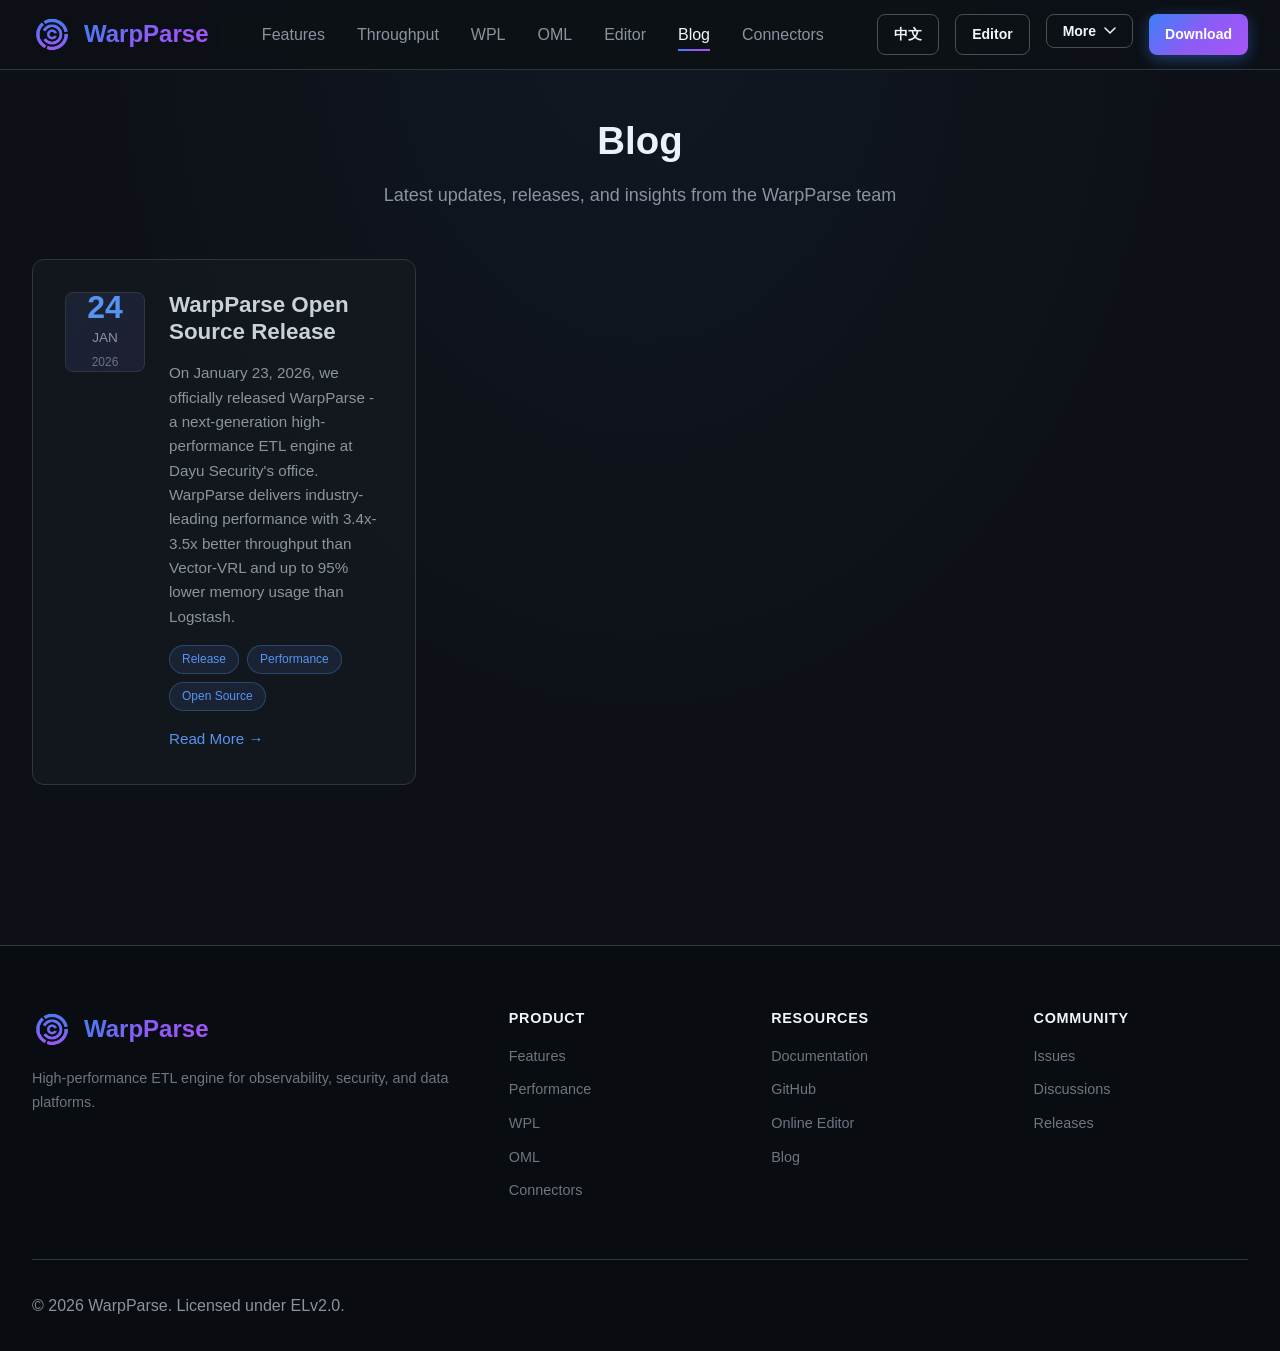
==== WEB/blog/index.html @ 7de6b782 "Add blog section with open source release announcement" ====
<!doctype html>
<html lang="en">
    <head>
        <meta charset="UTF-8" />
        <meta name="viewport" content="width=device-width, initial-scale=1.0" />
        <meta
            name="description"
            content="WarpParse Blog - Updates, releases, and insights about the high-performance ETL engine"
        />
        <title>Blog - WarpParse</title>
        <link rel="stylesheet" href="../css/style.css" />
        <link rel="icon" type="image/x-icon" href="../favicon.ico" />
    </head>
    <body>
        <!-- Header -->
        <header class="header">
            <div class="container header-inner">
                <a href="../index.html" class="logo">
                    <img src="../icons/wp.png" alt="WarpParse Logo" class="logo-img" />
                    <span>WarpParse</span>
                </a>
                <nav class="nav" id="mainNav">
                    <a href="../index.html#features" class="nav-link">Features</a>
                    <a href="../index.html#performance" class="nav-link">Throughput</a>
                    <a href="../index.html#wpl" class="nav-link">WPL</a>
                    <a href="../index.html#oml" class="nav-link">OML</a>
                    <a href="../index.html#wpeditor" class="nav-link">Editor</a>
                    <a href="index.html" class="nav-link active">Blog</a>
                    <a href="../index.html#connectors" class="nav-link">Connectors</a>
                </nav>
                <div class="btn-group desktop-only">
                    <a href="index_zh.html" class="btn btn-secondary btn-sm">中文</a>
                    <a href="https://editor.warpparse.ai" target="_blank" class="btn btn-secondary btn-sm">Editor</a>
                    <div class="dropdown">
                        <button class="btn btn-secondary btn-sm dropdown-toggle" id="moreMenuBtn">
                            More
                            <svg width="12" height="8" viewBox="0 0 12 8" fill="none">
                                <path d="M1 1L6 6L11 1" stroke="currentColor" stroke-width="1.5" stroke-linecap="round"/>
                            </svg>
                        </button>
                        <div class="dropdown-menu" id="moreMenu">
                            <a href="https://github.com/wp-labs" target="_blank" class="dropdown-item">GitHub</a>
                            <a href="https://wp-labs.github.io/wp-docs" target="_blank" class="dropdown-item">Documentation</a>
                            <a href="https://example.warpparse.ai" target="_blank" class="dropdown-item">Example</a>
                        </div>
                    </div>
                    <a href="https://github.com/wp-labs/warp-parse/releases" target="_blank" class="btn btn-primary btn-sm">Download</a>
                </div>
                <button class="mobile-menu-btn" id="mobileMenuBtn" aria-label="Menu">
                    <span></span>
                    <span></span>
                    <span></span>
                </button>
            </div>
        </header>

        <!-- Blog Section -->
        <section class="section blog-section" style="padding-top: calc(var(--header-height) + 3rem);">
            <div class="container">
                <div class="section-header">
                    <h2 class="section-title">Blog</h2>
                    <p class="section-subtitle">
                        Latest updates, releases, and insights from the WarpParse team
                    </p>
                </div>

                <div class="blog-grid">
                    <!-- Blog Post 1 -->
                    <article class="blog-card">
                        <div class="blog-date">
                            <div class="blog-day">24</div>
                            <div class="blog-month">Jan</div>
                            <div class="blog-year">2026</div>
                        </div>
                        <div class="blog-content">
                            <h3 class="blog-title">
                                <a href="2026/01-24.html">WarpParse Open Source Release</a>
                            </h3>
                            <p class="blog-excerpt">
                                On January 23, 2026, we officially released WarpParse - a next-generation high-performance ETL engine at Dayu Security's office.
                                WarpParse delivers industry-leading performance with 3.4x-3.5x better throughput than Vector-VRL and up to 95% lower memory usage than Logstash.
                            </p>
                            <div class="blog-tags">
                                <span class="blog-tag">Release</span>
                                <span class="blog-tag">Performance</span>
                                <span class="blog-tag">Open Source</span>
                            </div>
                            <a href="2026/01-24.html" class="blog-read-more">
                                Read More →
                            </a>
                        </div>
                    </article>
                </div>
            </div>
        </section>

        <!-- Footer -->
        <footer class="footer">
            <div class="container">
                <div class="footer-grid">
                    <div class="footer-brand">
                        <a href="../index.html" class="logo">
                            <img src="../icons/wp.png" alt="WarpParse Logo" class="logo-img" />
                            <span>WarpParse</span>
                        </a>
                        <p>High-performance ETL engine for observability, security, and data platforms.</p>
                    </div>
                    <div>
                        <h4 class="footer-title">Product</h4>
                        <ul class="footer-links">
                            <li><a href="../index.html#features">Features</a></li>
                            <li><a href="../index.html#performance">Performance</a></li>
                            <li><a href="../index.html#wpl">WPL</a></li>
                            <li><a href="../index.html#oml">OML</a></li>
                            <li><a href="../index.html#connectors">Connectors</a></li>
                        </ul>
                    </div>
                    <div>
                        <h4 class="footer-title">Resources</h4>
                        <ul class="footer-links">
                            <li><a href="https://wp-labs.github.io/wp-docs" target="_blank">Documentation</a></li>
                            <li><a href="https://github.com/wp-labs/warp-parse" target="_blank">GitHub</a></li>
                            <li><a href="https://editor.warpparse.ai" target="_blank">Online Editor</a></li>
                            <li><a href="index.html">Blog</a></li>
                        </ul>
                    </div>
                    <div>
                        <h4 class="footer-title">Community</h4>
                        <ul class="footer-links">
                            <li><a href="https://github.com/wp-labs/warp-parse/issues" target="_blank">Issues</a></li>
                            <li><a href="https://github.com/wp-labs/warp-parse/discussions" target="_blank">Discussions</a></li>
                            <li><a href="https://github.com/wp-labs/warp-parse/releases" target="_blank">Releases</a></li>
                        </ul>
                    </div>
                </div>
                <div class="footer-bottom">
                    <p>&copy; 2026 WarpParse. Licensed under ELv2.0.</p>
                </div>
            </div>
        </footer>

        <script src="../js/main.js"></script>
    </body>
</html>
---- WEB/css/style.css ----
/* ============================================
   WarpParse Website - Grafana Inspired Style
   Deep Dark Tech Theme with Blue/Purple Accents
   ============================================ */

:root {
    /* Primary Colors - Blue/Purple Gradient */
    --primary: #5794f2;
    --primary-dark: #3b82f6;
    --primary-light: #8ab4f8;
    --secondary: #a855f7;
    --secondary-dark: #7c3aed;
    --accent: #f97316;

    /* Background Colors */
    --bg-body: #0d1117;
    --bg-card: #161b22;
    --bg-card-hover: #1f2937;
    --bg-header: #0d1117;
    --bg-footer: #090c10;

    /* Text Colors */
    --text-primary: #f0f6fc;
    --text-secondary: #8b949e;
    --text-muted: #6e7681;

    /* Border & Dividers */
    --border: #30363d;
    --border-light: #484f58;

    /* Gradients */
    --gradient-primary: linear-gradient(
        135deg,
        #3b82f6 0%,
        #8b5cf6 50%,
        #a855f7 100%
    );
    --gradient-card: linear-gradient(
        135deg,
        rgba(59, 130, 246, 0.1) 0%,
        rgba(168, 85, 247, 0.1) 100%
    );
    --gradient-glow: linear-gradient(135deg, #3b82f6 0%, #8b5cf6 100%);

    /* Shadows */
    --shadow-sm: 0 1px 2px 0 rgba(0, 0, 0, 0.4);
    --shadow-md: 0 4px 6px -1px rgba(0, 0, 0, 0.5);
    --shadow-lg: 0 10px 15px -3px rgba(0, 0, 0, 0.5);
    --shadow-glow: 0 0 40px rgba(59, 130, 246, 0.3);

    /* Spacing */
    --container-max: 1280px;
    --header-height: 70px;
}

/* ============================================
   Reset & Base Styles
   ============================================ */

* {
    margin: 0;
    padding: 0;
    box-sizing: border-box;
}

html {
    scroll-behavior: smooth;
}

body {
    font-family:
        -apple-system, BlinkMacSystemFont, "Segoe UI", "Noto Sans", Helvetica,
        Arial, sans-serif;
    background-color: var(--bg-body);
    color: var(--text-primary);
    line-height: 1.6;
    overflow-x: hidden;
}

/* ============================================
   Typography
   ============================================ */

h1,
h2,
h3,
h4,
h5,
h6 {
    font-weight: 600;
    line-height: 1.2;
    color: var(--text-primary);
}

h1 {
    font-size: clamp(2rem, 5vw, 3.5rem);
}
h2 {
    font-size: clamp(1.5rem, 3vw, 2.5rem);
}
h3 {
    font-size: clamp(1.2rem, 2vw, 1.75rem);
}
h4 {
    font-size: 1.25rem;
}

p {
    color: var(--text-secondary);
    font-size: 1rem;
    line-height: 1.7;
}

a {
    color: var(--primary);
    text-decoration: none;
    transition: color 0.3s ease;
}

a:hover {
    color: var(--primary-light);
}

/* ============================================
   Container & Layout
   ============================================ */

.container {
    max-width: var(--container-max);
    margin: 0 auto;
    padding: 0 2rem;
}

.section {
    padding: 5rem 0;
}

/* ============================================
   Header & Navigation
   ============================================ */

.header {
    position: fixed;
    top: 0;
    left: 0;
    right: 0;
    height: var(--header-height);
    background: rgba(13, 17, 23, 0.95);
    backdrop-filter: blur(10px);
    border-bottom: 1px solid var(--border);
    z-index: 1000;
}

.header-inner {
    display: flex;
    align-items: center;
    justify-content: space-between;
    height: 100%;
}

.logo {
    display: flex;
    align-items: center;
    gap: 0.75rem;
    font-size: 1.5rem;
    font-weight: 700;
    color: var(--text-primary);
    text-decoration: none;
}

.logo-img {
    width: 40px;
    height: 40px;
    object-fit: contain;
}

.logo span {
    background: var(--gradient-primary);
    -webkit-background-clip: text;
    -webkit-text-fill-color: transparent;
    background-clip: text;
}

.nav {
    display: flex;
    align-items: center;
    gap: 2rem;
}

.nav-link {
    color: var(--text-secondary);
    font-weight: 500;
    transition: color 0.3s ease;
    position: relative;
}

.nav-link:hover,
.nav-link.active {
    color: var(--text-primary);
}

.nav-link::after {
    content: "";
    position: absolute;
    bottom: -4px;
    left: 0;
    width: 0;
    height: 2px;
    background: var(--gradient-primary);
    transition: width 0.3s ease;
}

.nav-link:hover::after,
.nav-link.active::after {
    width: 100%;
}

/* ============================================
   Hero Section
   ============================================ */

.hero {
    min-height: 100vh;
    display: flex;
    align-items: center;
    position: relative;
    overflow: hidden;
    padding-top: var(--header-height);
}

.hero-bg {
    position: absolute;
    top: 0;
    left: 0;
    right: 0;
    bottom: 0;
    background:
        radial-gradient(
            ellipse at 20% 20%,
            rgba(59, 130, 246, 0.15) 0%,
            transparent 50%
        ),
        radial-gradient(
            ellipse at 80% 80%,
            rgba(168, 85, 247, 0.15) 0%,
            transparent 50%
        ),
        radial-gradient(
            ellipse at 50% 50%,
            rgba(139, 92, 246, 0.05) 0%,
            transparent 70%
        );
    z-index: -1;
}

.hero-content {
    max-width: 800px;
    display: flex;
    flex-direction: column;
    align-items: center;
}

.hero-badge {
    display: inline-flex;
    align-items: center;
    gap: 0.5rem;
    padding: 0.5rem 1rem;
    background: var(--gradient-card);
    border: 1px solid var(--border-light);
    border-radius: 100px;
    font-size: 0.875rem;
    color: var(--primary-light);
    margin-bottom: 1.5rem;
}

.hero-title {
    margin-bottom: 1.5rem;
    line-height: 1.6;
    display: flex;
    flex-direction: column;
}

.hero-title .hero-line-1 {
    text-align: center;
}

.hero-title .hero-line-2 {
    text-align: center;
}

.hero-title .gradient-text {
    background: var(--gradient-primary);
    -webkit-background-clip: text;
    -webkit-text-fill-color: transparent;
    background-clip: text;
}

.hero-description {
    font-size: 1.25rem;
    margin-bottom: 2.5rem;
    color: var(--text-secondary);
}

.hero-stats {
    display: grid;
    grid-template-columns: repeat(3, 1fr);
    gap: 2rem;
    margin-top: 4rem;
}

.stat-item {
    text-align: left;
}

.stat-value {
    font-size: 2.5rem;
    font-weight: 700;
    background: var(--gradient-primary);
    -webkit-background-clip: text;
    -webkit-text-fill-color: transparent;
    background-clip: text;
}

.stat-label {
    font-size: 0.875rem;
    color: var(--text-secondary);
    margin-top: 0.25rem;
}

/* Install Code */
.install-code {
    display: inline-flex;
    align-items: center;
    gap: 0.75rem;
    margin-top: 2rem;
    padding: 0.875rem 1.25rem;
    background: rgba(0, 0, 0, 0.4);
    border: 1px solid var(--border);
    border-radius: 8px;
    font-family: "SF Mono", Monaco, "Cascadia Code", monospace;
}

.install-code code {
    font-size: 0.9rem;
    color: var(--text-primary);
    user-select: all;
}

/* Bash syntax highlighting */
.install-code .cmd {
    color: #79c0ff;
}

.install-code .flag {
    color: #a5d6ff;
}

.install-code .url {
    color: #7ee787;
}

.install-code .pipe {
    color: #ff7b72;
}

.install-code .copy-btn {
    display: flex;
    align-items: center;
    justify-content: center;
    padding: 0.4rem;
    background: transparent;
    border: 1px solid var(--border);
    border-radius: 4px;
    color: var(--text-secondary);
    cursor: pointer;
    transition: all 0.2s ease;
}

.install-code .copy-btn:hover {
    background: var(--bg-card-hover);
    color: var(--primary);
    border-color: var(--primary);
}

.install-code .copy-btn.copied {
    color: #10b981;
    border-color: #10b981;
}

/* Hero Mini Charts */
.hero-mini-charts {
    display: flex;
    gap: 1.5rem;
    margin-top: 2.5rem;
    width: 100%;
    max-width: 900px;
}

.mini-chart {
    flex: 1;
    background: rgba(0, 0, 0, 0.3);
    border: 1px solid var(--border);
    border-radius: 10px;
    padding: 1rem;
}

.mini-chart-title {
    font-size: 0.8rem;
    font-weight: 600;
    color: var(--text-secondary);
    margin-bottom: 0.75rem;
}

.mini-unit {
    font-weight: 400;
    opacity: 0.7;
}

.mini-bars {
    display: flex;
    flex-direction: column;
    gap: 0.4rem;
}

.mini-bar-row {
    display: flex;
    align-items: center;
    gap: 0.5rem;
}

.mini-label {
    font-size: 0.65rem;
    color: var(--text-secondary);
    width: 60px;
    flex-shrink: 0;
}

.mini-bar {
    height: 16px;
    border-radius: 3px;
    display: flex;
    align-items: center;
    justify-content: flex-end;
    padding-right: 6px;
    min-width: 32px;
    transition: width 0.8s ease;
}

.mini-bar span {
    font-size: 0.65rem;
    font-weight: 600;
    color: white;
}

.mini-bar.wp {
    background: linear-gradient(90deg, #f59e0b, #fbbf24);
    box-shadow: 0 0 12px rgba(251, 191, 36, 0.5);
}

.mini-bar.vector {
    background: linear-gradient(90deg, #8b5cf6, #a78bfa);
}

.mini-bar.logstash {
    background: linear-gradient(90deg, #6b7280, #9ca3af);
}

.hero-chart-note {
    margin-top: 1rem;
    font-size: 0.75rem;
    color: var(--text-muted);
}

/* ============================================
   Buttons
   ============================================ */

.btn {
    display: inline-flex;
    align-items: center;
    gap: 0.5rem;
    padding: 0.875rem 1.75rem;
    font-size: 1rem;
    font-weight: 600;
    border-radius: 8px;
    border: none;
    cursor: pointer;
    transition: all 0.3s ease;
}

.btn-primary {
    background: var(--gradient-primary);
    color: white;
    box-shadow: 0 4px 15px rgba(59, 130, 246, 0.4);
}

.btn-primary:hover {
    transform: translateY(-2px);
    box-shadow: 0 6px 20px rgba(59, 130, 246, 0.5);
}

.btn-secondary {
    background: transparent;
    color: var(--text-primary);
    border: 1px solid var(--border-light);
}

.btn-secondary:hover {
    background: var(--bg-card-hover);
    border-color: var(--primary);
}

.btn-sm {
    padding: 0.5rem 1rem;
    font-size: 0.875rem;
}

.btn-group {
    display: flex;
    gap: 1rem;
    flex-wrap: wrap;
}

/* ============================================
   Dropdown Menu
   ============================================ */

.dropdown {
    position: relative;
    display: inline-block;
}

.dropdown-toggle {
    display: flex;
    align-items: center;
    justify-content: center;
    gap: 0.5rem;
    min-width: 40px;
    transition: all 0.2s ease;
}

.dropdown-toggle svg {
    width: 12px;
    height: 8px;
    transition: transform 0.2s ease;
}

.dropdown-toggle.active svg {
    transform: rotate(180deg);
}

.dropdown-menu {
    position: absolute;
    top: 100%;
    right: 0;
    background: var(--bg-card);
    border: 1px solid var(--border);
    border-radius: 8px;
    min-width: 150px;
    margin-top: 0.5rem;
    padding: 0.5rem 0;
    display: none;
    flex-direction: column;
    gap: 0;
    box-shadow: 0 4px 12px rgba(0, 0, 0, 0.5);
    z-index: 1000;
}

.dropdown-menu.active {
    display: flex;
}

.dropdown-item {
    display: block;
    padding: 0.75rem 1rem;
    color: var(--text-primary);
    text-decoration: none;
    font-size: 0.95rem;
    transition: all 0.2s ease;
    border: none;
    background: transparent;
    text-align: left;
    width: 100%;
    cursor: pointer;
}

.dropdown-item:hover {
    background: var(--bg-card-hover);
    color: var(--primary);
    padding-left: 1.25rem;
}

.dropdown-item:first-child {
    border-radius: 8px 8px 0 0;
}

.dropdown-item:last-child {
    border-radius: 0 0 8px 8px;
}

/* ============================================
   Cards
   ============================================ */

.card {
    background: var(--bg-card);
    border: 1px solid var(--border);
    border-radius: 12px;
    padding: 2rem;
    transition: all 0.3s ease;
}

.card:hover {
    background: var(--bg-card-hover);
    border-color: var(--border-light);
    transform: translateY(-4px);
    box-shadow: var(--shadow-glow);
}

.card-icon {
    width: 50px;
    height: 50px;
    background: var(--gradient-card);
    border-radius: 12px;
    display: flex;
    align-items: center;
    justify-content: center;
    font-size: 1.5rem;
    margin-bottom: 1rem;
}

.card-title {
    font-size: 1.25rem;
    margin-bottom: 0.75rem;
}

.card-description {
    color: var(--text-secondary);
    font-size: 0.95rem;
}

/* ============================================
   Features Grid
   ============================================ */

.features-grid {
    display: grid;
    grid-template-columns: repeat(auto-fit, minmax(300px, 1fr));
    gap: 1.5rem;
    margin-top: 3rem;
}

/* ============================================
   Summary Comparison Section
   ============================================ */

.summary-comparison {
    background: linear-gradient(180deg, #0f1419 0%, var(--bg-body) 100%);
    padding: 4rem 0;
}

.summary-charts {
    display: grid;
    grid-template-columns: repeat(auto-fit, minmax(320px, 1fr));
    gap: 1.5rem;
    margin-top: 2rem;
}

.summary-chart-card {
    background: var(--bg-card);
    border: 1px solid var(--border);
    border-radius: 12px;
    padding: 1.5rem;
    transition: all 0.3s ease;
}

.summary-chart-card:hover {
    border-color: var(--primary);
    box-shadow: var(--shadow-glow);
}

.summary-chart-header {
    display: flex;
    justify-content: space-between;
    align-items: center;
    margin-bottom: 1.5rem;
    padding-bottom: 1rem;
    border-bottom: 1px solid var(--border);
}

.summary-chart-header h3 {
    font-size: 1.1rem;
    font-weight: 600;
    color: var(--text-primary);
}

.summary-unit {
    font-size: 0.8rem;
    color: var(--text-muted);
}

.summary-chart-body {
    display: flex;
    flex-direction: column;
    gap: 1rem;
}

.summary-bar-item {
    display: flex;
    align-items: center;
    gap: 1rem;
}

.summary-bar-label {
    width: 90px;
    font-size: 0.85rem;
    color: var(--text-secondary);
    flex-shrink: 0;
}

.summary-bar-wrapper {
    flex: 1;
    height: 28px;
    background: rgba(255, 255, 255, 0.05);
    border-radius: 6px;
    overflow: hidden;
}

.summary-bar {
    height: 100%;
    display: flex;
    align-items: center;
    justify-content: flex-end;
    padding: 0 0.75rem;
    border-radius: 6px;
    min-width: 50px;
    transition: width 0.6s ease;
}

.summary-bar.wp-bar {
    background: linear-gradient(90deg, #3b82f6 0%, #8b5cf6 100%);
}

.summary-bar.vector-bar {
    background: linear-gradient(90deg, #10b981 0%, #059669 100%);
}

.summary-bar.logstash-bar {
    background: linear-gradient(90deg, #f59e0b 0%, #d97706 100%);
}

.summary-bar-value {
    font-size: 0.8rem;
    font-weight: 600;
    color: #fff;
    text-shadow: 0 1px 2px rgba(0, 0, 0, 0.3);
}

.summary-chart-footer {
    margin-top: 1.5rem;
    padding-top: 1rem;
    border-top: 1px solid var(--border);
    font-size: 0.9rem;
    color: var(--text-secondary);
    text-align: center;
}

.highlight-badge {
    display: inline-block;
    background: var(--gradient-primary);
    color: #fff;
    padding: 0.2rem 0.6rem;
    border-radius: 4px;
    font-weight: 600;
    font-size: 0.85rem;
    margin-right: 0.25rem;
}

/* ============================================
   Performance Section
   ============================================ */

.performance-section {
    background: linear-gradient(180deg, var(--bg-body) 0%, #0f1419 100%);
}

.perf-chart {
    background: var(--bg-card);
    border: 1px solid var(--border);
    border-radius: 12px;
    padding: 2rem;
    margin-top: 2rem;
}

.perf-bar-container {
    margin: 1.5rem 0;
}

.perf-bar-label {
    display: flex;
    justify-content: space-between;
    margin-bottom: 0.5rem;
    font-size: 0.9rem;
}

.perf-bar {
    height: 36px;
    background: var(--bg-card-hover);
    border-radius: 6px;
    overflow: hidden;
    display: flex;
}

.perf-bar-wp,
.perf-bar-vector {
    height: 100%;
    display: flex;
    align-items: center;
    padding: 0 1rem;
    font-size: 0.8rem;
    font-weight: 600;
    transition: width 1s ease;
}

.perf-bar-wp {
    background: var(--gradient-primary);
    color: white;
}

.perf-bar-vector {
    background: #334155;
    color: var(--text-secondary);
}

.perf-table {
    width: 100%;
    border-collapse: collapse;
    margin: 2rem 0;
    font-size: 0.9rem;
}

.perf-table th,
.perf-table td {
    padding: 1rem;
    text-align: left;
    border-bottom: 1px solid var(--border);
}

.perf-table th {
    background: var(--bg-card-hover);
    font-weight: 600;
    color: var(--text-primary);
}

.perf-table tr:hover td {
    background: var(--bg-card-hover);
}

.perf-table .perf-number {
    font-weight: 700;
    color: var(--primary-light);
}

.perf-table .perf-better {
    color: #22c55e;
}

/* ============================================
   Code Comparison
   ============================================ */

.code-comparison {
    display: grid;
    grid-template-columns: 1fr 1fr;
    gap: 2rem;
    margin-top: 2rem;
}

.code-block {
    background: var(--bg-card);
    border: 1px solid var(--border);
    border-radius: 12px;
    overflow: hidden;
}

.code-header {
    display: flex;
    align-items: center;
    justify-content: space-between;
    padding: 1rem 1.5rem;
    background: var(--bg-card-hover);
    border-bottom: 1px solid var(--border);
}

.code-title {
    font-weight: 600;
    font-size: 0.9rem;
}

.code-badge {
    padding: 0.25rem 0.75rem;
    border-radius: 100px;
    font-size: 0.75rem;
    font-weight: 600;
}

.code-badge.wpl {
    background: rgba(59, 130, 246, 0.2);
    color: var(--primary-light);
}

.code-badge.vrl {
    background: rgba(148, 163, 184, 0.2);
    color: var(--text-secondary);
}

.code-badge.logstash {
    background: rgba(234, 179, 8, 0.2);
    color: #fbbf24;
}

/* Sample Data */
.sample-data {
    background: var(--bg-card);
    border: 1px solid var(--border);
    border-radius: 12px;
    margin-top: 2rem;
    overflow: hidden;
}

.sample-header {
    padding: 0.75rem 1.5rem;
    background: var(--bg-card-hover);
    border-bottom: 1px solid var(--border);
}

.sample-title {
    font-weight: 600;
    font-size: 0.9rem;
    color: var(--text-secondary);
}

.sample-content {
    padding: 1rem 1.5rem;
    overflow-x: auto;
}

.sample-content pre {
    margin: 0;
    font-family: "SF Mono", "Fira Code", "JetBrains Mono", monospace;
    font-size: 0.8rem;
    line-height: 1.5;
    color: #94a3b8;
    white-space: pre-wrap;
    word-break: break-all;
}

/* Size Comparison */
.size-comparison {
    display: flex;
    justify-content: center;
    gap: 3rem;
    margin-top: 2rem;
    padding: 1.5rem;
    background: var(--bg-card);
    border: 1px solid var(--border);
    border-radius: 12px;
}

.size-item {
    display: flex;
    flex-direction: column;
    align-items: center;
    gap: 0.25rem;
}

.size-label {
    font-size: 0.85rem;
    font-weight: 600;
    color: var(--text-secondary);
}

.size-value {
    font-size: 2rem;
    font-weight: 700;
    line-height: 1;
}

.size-unit {
    font-size: 0.75rem;
    color: var(--text-muted);
}

.wpl-size .size-value {
    color: var(--primary-light);
}

.vrl-size .size-value {
    color: #94a3b8;
}

.logstash-size .size-value {
    color: #fbbf24;
}

/* Three column code comparison */
.code-comparison-three {
    grid-template-columns: 1fr 1fr 1fr;
}

.code-content {
    padding: 1.5rem;
    overflow-x: auto;
}

.code-content pre {
    margin: 0;
    font-family: "SF Mono", "Fira Code", "JetBrains Mono", monospace;
    font-size: 0.85rem;
    line-height: 1.6;
    color: #e2e8f0;
}

.code-content .comment {
    color: #6e7681;
}

.code-content .keyword {
    color: #f97316;
}

.code-content .string {
    color: #22c55e;
}

.code-content .function {
    color: var(--primary-light);
}

/* ============================================
   WPL Syntax Highlighting
   ============================================ */

.language-wpl {
    font-family: "SF Mono", "Fira Code", "JetBrains Mono", monospace;
    font-size: 0.85rem;
    line-height: 1.6;
}

/* WPL Keywords - Orange */
.wpl-keyword {
    color: #f97316;
    font-weight: 600;
}

/* WPL Types - Purple */
.wpl-type {
    color: #a855f7;
    font-weight: 500;
}

/* WPL Fields - Blue */
.wpl-field {
    color: #3b82f6;
}

/* WPL Names - Cyan */
.wpl-name {
    color: #22d3ee;
    font-weight: 600;
}

/* WPL Strings - Green */
.wpl-string {
    color: #22c55e;
}

/* WPL Modifiers - Yellow */
.wpl-mod {
    color: #eab308;
}

/* WPL Delimiters - Gray */
.wpl-delimiter {
    color: #94a3b8;
}

/* WPL Functions - Teal */
.wpl-func {
    color: #14b8a6;
    font-weight: 500;
}

/* ============================================
   OML Syntax Highlighting
   ============================================ */

.language-oml {
    font-family: "SF Mono", "Fira Code", "JetBrains Mono", monospace;
    font-size: 0.85rem;
    line-height: 1.6;
}

/* OML Keywords - Orange */
.oml-keyword {
    color: #f97316;
    font-weight: 600;
}

/* OML Types - Purple */
.oml-type {
    color: #a855f7;
    font-weight: 500;
}

/* OML Fields - Blue */
.oml-field {
    color: #3b82f6;
}

/* OML Strings - Green */
.oml-string {
    color: #22c55e;
}

/* OML Numbers - Pink */
.oml-number {
    color: #ec4899;
}

/* OML Functions - Cyan */
.oml-func {
    color: #06b6d4;
}

/* OML Operators - Yellow */
.oml-operator {
    color: #eab308;
}

/* OML Options - Gray */
.oml-option {
    color: #94a3b8;
}

/* ============================================
   VRL Syntax Highlighting
   ============================================ */

.language-vrl {
    font-family: "SF Mono", "Fira Code", "JetBrains Mono", monospace;
    font-size: 0.85rem;
    line-height: 1.6;
}

/* VRL Keywords - Orange */
.vrl-keyword {
    color: #f97316;
    font-weight: 600;
}

/* VRL Fields - Gray */
.vrl-field {
    color: #94a3b8;
}

/* VRL Strings - Green */
.vrl-string {
    color: #22c55e;
}

/* VRL Numbers - Pink */
.vrl-number {
    color: #ec4899;
}

/* VRL Functions - Cyan */
.vrl-func {
    color: #06b6d4;
}

/* VRL Operators - Yellow */
.vrl-operator {
    color: #eab308;
}

/* ============================================
   Connector Grid
   ============================================ */

.connector-grid {
    display: grid;
    grid-template-columns: repeat(auto-fill, minmax(200px, 1fr));
    gap: 1.5rem;
    margin-top: 2rem;
}

.connector-card {
    background: var(--bg-card);
    border: 1px solid var(--border);
    border-radius: 12px;
    padding: 1.5rem;
    text-align: center;
    transition: all 0.3s ease;
    cursor: pointer;
}

.connector-card:hover {
    border-color: var(--primary);
    transform: translateY(-4px);
    box-shadow: var(--shadow-glow);
}

a.connector-card {
    text-decoration: none;
    color: inherit;
}

.connector-icon {
    width: 60px;
    height: 60px;
    margin: 0 auto 1rem;
    background: var(--gradient-card);
    border-radius: 12px;
    display: flex;
    align-items: center;
    justify-content: center;
    font-size: 1.75rem;
}

.connector-name {
    font-weight: 600;
    color: var(--text-primary);
}

/* ============================================
   Section Titles
   ============================================ */

.section-header {
    text-align: center;
    margin-bottom: 3rem;
}

.section-title {
    margin-bottom: 1rem;
}

.section-subtitle {
    font-size: 1.125rem;
    color: var(--text-secondary);
    max-width: 600px;
    margin: 0 auto;
}

.report-link {
    display: inline-flex;
    align-items: center;
    margin-top: 1rem;
    padding: 0.5rem 1rem;
    font-size: 0.875rem;
    color: var(--primary-light);
    background: rgba(59, 130, 246, 0.1);
    border: 1px solid var(--primary);
    border-radius: 6px;
    text-decoration: none;
    transition: all 0.2s ease;
}

.report-link:hover {
    background: rgba(59, 130, 246, 0.2);
    color: var(--primary);
}

.perf-report-link {
    text-align: center;
    margin-top: 2rem;
}

/* ============================================
   Footer
   ============================================ */

.footer {
    background: var(--bg-footer);
    border-top: 1px solid var(--border);
    padding: 4rem 0 2rem;
    margin-top: 5rem;
}

.footer-grid {
    display: grid;
    grid-template-columns: 2fr 1fr 1fr 1fr;
    gap: 3rem;
    margin-bottom: 3rem;
}

.footer-brand .logo {
    margin-bottom: 1rem;
}

.footer-brand p {
    font-size: 0.9rem;
    color: var(--text-muted);
}

.footer-title {
    font-size: 0.9rem;
    font-weight: 600;
    text-transform: uppercase;
    letter-spacing: 0.05em;
    color: var(--text-primary);
    margin-bottom: 1rem;
}

.footer-links {
    list-style: none;
}

.footer-links li {
    margin-bottom: 0.5rem;
}

.footer-links a {
    color: var(--text-muted);
    font-size: 0.9rem;
    transition: color 0.3s ease;
}

.footer-links a:hover {
    color: var(--primary);
}

.footer-bottom {
    display: flex;
    justify-content: space-between;
    align-items: center;
    padding-top: 2rem;
    border-top: 1px solid var(--border);
    color: var(--text-muted);
    font-size: 0.875rem;
}

/* ============================================
   Animations
   ============================================ */

@keyframes fadeInUp {
    from {
        opacity: 0;
        transform: translateY(30px);
    }
    to {
        opacity: 1;
        transform: translateY(0);
    }
}

@keyframes pulse {
    0%,
    100% {
        opacity: 1;
    }
    50% {
        opacity: 0.7;
    }
}

.animate-fade-in {
    animation: fadeInUp 0.6s ease forwards;
}

/* ============================================
   Performance Section Styles
   ============================================ */

/* Test Environment Banner */
.test-env-banner {
    display: flex;
    justify-content: center;
    gap: 3rem;
    padding: 1.5rem;
    background: var(--bg-card);
    border: 1px solid var(--border);
    border-radius: 12px;
    margin-bottom: 3rem;
    flex-wrap: wrap;
}

.env-item {
    display: flex;
    align-items: center;
    gap: 0.75rem;
}

.env-icon {
    width: 36px;
    height: 36px;
    background: var(--gradient-card);
    border-radius: 8px;
    display: flex;
    align-items: center;
    justify-content: center;
    font-size: 0.9rem;
    color: var(--primary-light);
}

.env-label {
    font-size: 0.95rem;
    color: var(--text-secondary);
}

/* Key Metrics Grid */
.metrics-grid {
    display: grid;
    grid-template-columns: repeat(4, 1fr);
    gap: 1.5rem;
    margin-bottom: 3rem;
}

.metric-card {
    background: var(--bg-card);
    border: 1px solid var(--border);
    border-radius: 12px;
    padding: 2rem 1.5rem;
    text-align: center;
    transition: all 0.3s ease;
}

.metric-card:hover {
    transform: translateY(-4px);
    box-shadow: var(--shadow-glow);
}

.metric-card.metric-primary {
    border-color: rgba(59, 130, 246, 0.3);
    background: linear-gradient(
        135deg,
        rgba(59, 130, 246, 0.1) 0%,
        rgba(59, 130, 246, 0.05) 100%
    );
}

.metric-card.metric-secondary {
    border-color: rgba(139, 92, 246, 0.3);
    background: linear-gradient(
        135deg,
        rgba(139, 92, 246, 0.1) 0%,
        rgba(139, 92, 246, 0.05) 100%
    );
}

.metric-card.metric-accent {
    border-color: rgba(249, 115, 22, 0.3);
    background: linear-gradient(
        135deg,
        rgba(249, 115, 22, 0.1) 0%,
        rgba(249, 115, 22, 0.05) 100%
    );
}

.metric-card.metric-success {
    border-color: rgba(34, 197, 94, 0.3);
    background: linear-gradient(
        135deg,
        rgba(34, 197, 94, 0.1) 0%,
        rgba(34, 197, 94, 0.05) 100%
    );
}

.metric-value {
    font-size: 2.5rem;
    font-weight: 700;
    background: var(--gradient-primary);
    -webkit-background-clip: text;
    -webkit-text-fill-color: transparent;
    background-clip: text;
    margin-bottom: 0.5rem;
}

.metric-label {
    font-size: 0.95rem;
    color: var(--text-primary);
    font-weight: 600;
    margin-bottom: 0.25rem;
}

.metric-desc {
    font-size: 0.85rem;
    color: var(--text-muted);
}

/* Performance Tabs */
.perf-tabs {
    display: flex;
    gap: 0.5rem;
    margin-bottom: 2rem;
    border-bottom: 1px solid var(--border);
    overflow-x: auto;
}

.perf-tab-btn {
    padding: 1rem 1.5rem;
    background: transparent;
    border: none;
    color: var(--text-secondary);
    font-size: 0.95rem;
    font-weight: 500;
    cursor: pointer;
    border-bottom: 2px solid transparent;
    transition: all 0.3s ease;
    white-space: nowrap;
}

.perf-tab-btn:hover {
    color: var(--text-primary);
}

.perf-tab-btn.active {
    color: var(--primary-light);
    border-bottom-color: var(--primary);
}

/* Performance Mode Tabs (2-level navigation) */
.perf-mode-tabs {
    display: flex;
    gap: 0.5rem;
    margin-bottom: 2rem;
    border-bottom: 1px solid var(--border);
}

.perf-mode-btn {
    padding: 1rem 2rem;
    background: transparent;
    border: none;
    color: var(--text-secondary);
    font-size: 1rem;
    font-weight: 600;
    cursor: pointer;
    border-bottom: 3px solid transparent;
    transition: all 0.3s ease;
    white-space: nowrap;
}

.perf-mode-btn:hover {
    color: var(--text-primary);
}

.perf-mode-btn.active {
    color: var(--primary-light);
    border-bottom-color: var(--primary);
}

/* Mode Content Container */
.perf-mode-content {
    display: none;
}

.perf-mode-content.active {
    display: block;
}

/* Log Type Tabs */
.perf-log-tabs {
    display: flex;
    gap: 0.5rem;
    margin-bottom: 1.5rem;
    border-bottom: 1px solid var(--border);
    overflow-x: auto;
}

.perf-log-btn {
    padding: 0.75rem 1.5rem;
    background: var(--bg-card);
    border: 1px solid var(--border);
    color: var(--text-secondary);
    font-size: 0.9rem;
    font-weight: 500;
    cursor: pointer;
    border-radius: 8px 8px 0 0;
    transition: all 0.3s ease;
    white-space: nowrap;
}

.perf-log-btn:hover {
    background: var(--bg-card-hover);
    color: var(--text-primary);
}

.perf-log-btn.active {
    background: var(--gradient-card);
    border-color: var(--primary);
    color: var(--primary-light);
}

/* Log Content Container */
.perf-log-content {
    display: none;
    animation: fadeInUp 0.3s ease;
}

.perf-log-content.active {
    display: block;
}

/* Table Title */
.table-title {
    font-size: 1.1rem;
    font-weight: 600;
    color: var(--text-primary);
    margin-bottom: 1rem;
    text-align: center;
}

/* Performance Full Table */
.perf-full-table {
    width: 100%;
    border-collapse: collapse;
    background: var(--bg-card);
    border-radius: 12px;
    overflow: hidden;
    border: 1px solid var(--border);
}

.perf-full-table thead {
    background: var(--bg-card-hover);
}

.perf-full-table th {
    padding: 1rem;
    text-align: left;
    font-weight: 600;
    color: var(--text-primary);
    font-size: 0.9rem;
    border-bottom: 1px solid var(--border);
}

.perf-full-table td {
    padding: 0.875rem 1rem;
    border-bottom: 1px solid var(--border);
    font-size: 0.9rem;
}

.perf-full-table tbody tr:last-child td {
    border-bottom: none;
}

.perf-full-table tbody tr:hover {
    background: var(--bg-card-hover);
}

/* Engine Rows */
.perf-full-table .wp-row td:first-child {
    color: var(--primary-light);
    font-weight: 600;
}

.perf-full-table .vector-row td:first-child {
    color: var(--text-muted);
    font-weight: 600;
}

.perf-full-table .wp-row td:nth-child(3),
.perf-full-table .wp-row td:nth-child(4) {
    color: var(--primary-light);
    font-weight: 600;
}

.perf-full-table .vector-row td:nth-child(3),
.perf-full-table .vector-row td:nth-child(4) {
    color: var(--text-muted);
}

/* ============================================
   Comparison Chart Cards
   ============================================ */

.comparison-card {
    background: var(--bg-card);
    border: 1px solid var(--border);
    border-radius: 12px;
    padding: 1.5rem;
    margin-bottom: 1.5rem;
    transition: all 0.3s ease;
}

.comparison-card:hover {
    border-color: var(--border-light);
    transform: translateY(-2px);
}

.comparison-card .comp-topology {
    font-size: 0.9rem;
    font-weight: 600;
    color: var(--text-secondary);
    margin-bottom: 1rem;
    text-transform: uppercase;
    letter-spacing: 0.05em;
}

.comparison-card .comp-charts {
    display: flex;
    flex-direction: column;
    gap: 1rem;
}

.comparison-card .comp-chart-item {
    display: flex;
    align-items: center;
    gap: 1rem;
}

.comparison-card .comp-label {
    min-width: 100px;
    font-size: 0.9rem;
    font-weight: 600;
}

.comparison-card .comp-label:first-child {
    color: var(--primary-light);
}

.comparison-card .comp-label:nth-child(2) {
    color: var(--text-muted);
}

.comparison-card .comp-label:nth-child(3) {
    color: #94a3b8;
}

.comparison-card .comp-bar-wrapper {
    flex: 1;
    height: 36px;
    background: var(--bg-card-hover);
    border-radius: 6px;
    overflow: hidden;
    position: relative;
}

.comparison-card .comp-bar {
    height: 100%;
    display: flex;
    align-items: center;
    justify-content: flex-end;
    padding-right: 1rem;
    transition: width 0.8s ease;
    font-size: 0.85rem;
    font-weight: 700;
    position: relative;
}

.comparison-card .comp-bar.wp-bar {
    background: var(--gradient-primary);
    color: white;
}

.comparison-card .comp-bar.vector-bar {
    background: #334155;
    color: var(--text-muted);
}

.comparison-card .comp-bar.vectorfixed-bar {
    background: linear-gradient(135deg, #475569 0%, #64748b 100%);
    color: var(--text-primary);
}

.comparison-card .comp-bar.logstash-bar {
    background: linear-gradient(135deg, #10b981 0%, #059669 100%);
    color: white;
}

.comparison-card .comp-value {
    position: absolute;
    right: 1rem;
    font-size: 0.85rem;
    font-weight: 700;
}

.comparison-card .comp-bar.wp-bar .comp-value {
    color: white;
}

.comparison-card .comp-bar.vector-bar .comp-value {
    color: var(--text-secondary);
    right: auto;
    left: 0.5rem;
}

.comparison-card .comp-ratio {
    display: flex;
    align-items: center;
    justify-content: center;
    gap: 0.5rem;
    margin-top: 1rem;
    padding-top: 1rem;
    border-top: 1px solid var(--border);
}

.comparison-card .ratio-badge {
    display: inline-block;
    padding: 0.35rem 0.75rem;
    background: linear-gradient(
        135deg,
        rgba(34, 197, 94, 0.2) 0%,
        rgba(34, 197, 94, 0.1) 100%
    );
    border: 1px solid rgba(34, 197, 94, 0.3);
    color: #22c55e;
    border-radius: 100px;
    font-size: 1rem;
    font-weight: 700;
}

.comparison-card .ratio-text {
    font-size: 0.85rem;
    color: var(--text-secondary);
}

/* Tab Content */
.perf-tab-content {
    display: none;
}

.perf-tab-content.active {
    display: block;
}

.chart-header {
    text-align: center;
    margin-bottom: 2rem;
}

.chart-header h3 {
    font-size: 1.5rem;
    margin-bottom: 0.5rem;
}

.chart-subtitle {
    color: var(--text-muted);
    font-size: 0.95rem;
}

.chart-note {
    margin-top: 0.5rem;
    text-align: center;
}

.chart-note small {
    color: var(--text-muted);
    font-size: 0.8rem;
    opacity: 0.7;
}

/* Performance Chart Grid */
.perf-chart-grid {
    display: grid;
    grid-template-columns: repeat(auto-fit, minmax(300px, 1fr));
    gap: 1.5rem;
}

.perf-chart-card {
    background: var(--bg-card);
    border: 1px solid var(--border);
    border-radius: 12px;
    padding: 1.5rem;
    transition: all 0.3s ease;
}

.perf-chart-card:hover {
    border-color: var(--border-light);
    transform: translateY(-2px);
}

.chart-title {
    font-size: 0.95rem;
    color: var(--text-secondary);
    margin-bottom: 1rem;
}

.chart-metrics {
    display: flex;
    align-items: center;
    justify-content: space-between;
    margin-bottom: 1rem;
}

.chart-metric {
    text-align: center;
}

.chart-metric.wp .metric-number {
    color: var(--primary-light);
}

.chart-metric.vector .metric-number {
    color: var(--text-muted);
}

.metric-number {
    font-size: 1.5rem;
    font-weight: 700;
    display: block;
}

.metric-unit {
    font-size: 0.75rem;
    color: var(--text-muted);
}

.vs-divider {
    font-size: 0.8rem;
    color: var(--text-muted);
    font-weight: 600;
    padding: 0 1rem;
}

.performance-ratio {
    text-align: center;
    margin-bottom: 1rem;
}

.ratio-value {
    font-size: 1.75rem;
    font-weight: 700;
    color: #22c55e;
    display: block;
}

.ratio-label {
    font-size: 0.8rem;
    color: var(--text-muted);
}

.progress-bar {
    height: 8px;
    background: var(--bg-card-hover);
    border-radius: 4px;
    overflow: hidden;
    display: flex;
}

.progress-fill {
    height: 100%;
    transition: width 1s ease;
}

.progress-fill.wp {
    background: var(--gradient-primary);
}

.progress-fill.vector {
    background: #334155;
}

/* Performance Table */
.perf-table-wrapper {
    background: var(--bg-card);
    border: 1px solid var(--border);
    border-radius: 12px;
    overflow: hidden;
}

.perf-comparison-table {
    width: 100%;
    border-collapse: collapse;
}

.perf-comparison-table th,
.perf-comparison-table td {
    padding: 1rem 1.5rem;
    text-align: left;
    border-bottom: 1px solid var(--border);
}

.perf-comparison-table th {
    background: var(--bg-card-hover);
    font-weight: 600;
    color: var(--text-primary);
    font-size: 0.9rem;
}

.perf-comparison-table tr:last-child td {
    border-bottom: none;
}

.perf-comparison-table tr:hover td {
    background: var(--bg-card-hover);
}

.perf-comparison-table .wp-value {
    color: var(--primary-light);
    font-weight: 600;
}

.perf-comparison-table .vector-value {
    color: var(--text-muted);
}

.perf-comparison-table .badge {
    display: inline-block;
    padding: 0.25rem 0.75rem;
    background: rgba(34, 197, 94, 0.2);
    color: #22c55e;
    border-radius: 100px;
    font-size: 0.85rem;
    font-weight: 600;
}

/* Rules Comparison Grid */
.rules-comparison-grid {
    display: grid;
    grid-template-columns: repeat(auto-fit, minmax(280px, 1fr));
    gap: 1.5rem;
    margin-bottom: 2rem;
}

.rule-card {
    background: var(--bg-card);
    border: 1px solid var(--border);
    border-radius: 12px;
    padding: 1.5rem;
}

.rule-name {
    font-size: 1rem;
    font-weight: 600;
    color: var(--text-primary);
    margin-bottom: 1rem;
}

.rule-bars {
    display: flex;
    flex-direction: column;
    gap: 0.75rem;
}

.rule-bar {
    display: flex;
    align-items: center;
    gap: 0.75rem;
}

.rule-label {
    font-size: 0.8rem;
    color: var(--text-secondary);
    width: 80px;
    flex-shrink: 0;
}

.rule-bar .rule-fill-wrapper {
    flex: 1;
    height: 8px;
    background: var(--bg-card-hover);
    border-radius: 4px;
    overflow: hidden;
}

.rule-fill {
    height: 100%;
    border-radius: 4px;
}

.wp-rule .rule-fill {
    background: var(--gradient-primary);
}

.vector-rule .rule-fill {
    background: #334155;
}

.rule-size {
    font-size: 0.8rem;
    color: var(--text-muted);
    width: 50px;
    text-align: right;
    flex-shrink: 0;
}

.rule-savings {
    margin-top: 1rem;
    padding-top: 1rem;
    border-top: 1px solid var(--border);
    text-align: center;
    font-size: 0.9rem;
    color: #22c55e;
    font-weight: 600;
}

/* Rules Benefit Card */
.rules-benefit {
    display: flex;
    align-items: flex-start;
    gap: 1.5rem;
    background: var(--bg-card);
    border: 1px solid var(--border);
    border-radius: 12px;
    padding: 1.5rem;
    margin-top: 2rem;
}

.benefit-icon {
    width: 50px;
    height: 50px;
    background: var(--gradient-card);
    border-radius: 12px;
    display: flex;
    align-items: center;
    justify-content: center;
    font-size: 1.25rem;
    color: var(--primary-light);
    flex-shrink: 0;
}

.benefit-content h4 {
    font-size: 1.1rem;
    margin-bottom: 0.5rem;
}

.benefit-content p {
    color: var(--text-secondary);
    font-size: 0.9rem;
}

/* Performance Summary */
.perf-summary {
    display: grid;
    grid-template-columns: repeat(3, 1fr);
    gap: 1.5rem;
    margin-top: 3rem;
}

.summary-card {
    display: flex;
    align-items: flex-start;
    gap: 1rem;
    background: var(--bg-card);
    border: 1px solid var(--border);
    border-radius: 12px;
    padding: 1.5rem;
    transition: all 0.3s ease;
}

.summary-card:hover {
    border-color: var(--border-light);
    transform: translateY(-2px);
}

.summary-icon {
    width: 45px;
    height: 45px;
    background: var(--gradient-card);
    border-radius: 10px;
    display: flex;
    align-items: center;
    justify-content: center;
    font-size: 1.1rem;
    color: var(--primary-light);
    flex-shrink: 0;
}

.summary-card h4 {
    font-size: 1rem;
    margin-bottom: 0.5rem;
}

.summary-card p {
    color: var(--text-secondary);
    font-size: 0.85rem;
    line-height: 1.5;
}

/* ============================================
   Wpeditor Gallery
   ============================================ */

.wpeditor-gallery {
    display: grid;
    grid-template-columns: repeat(2, 1fr);
    gap: 2rem;
    margin: 2rem 0;
}

.wpeditor-card {
    background: var(--bg-card);
    border: 1px solid var(--border);
    border-radius: 12px;
    overflow: hidden;
    transition:
        transform 0.3s ease,
        box-shadow 0.3s ease;
}

.wpeditor-card:hover {
    transform: translateY(-4px);
    box-shadow:
        var(--shadow-lg),
        0 0 30px rgba(59, 130, 246, 0.2);
}

.wpeditor-img {
    width: 100%;
    height: auto;
    display: block;
    border-bottom: 1px solid var(--border);
}

.wpeditor-caption {
    padding: 1rem;
    text-align: center;
    color: var(--text-secondary);
    font-size: 0.9rem;
    background: var(--bg-card-hover);
}

/* ============================================
   Responsive Design
   ============================================ */

/* Mobile Menu Button */
.mobile-menu-btn {
    display: none;
    flex-direction: column;
    gap: 5px;
    background: transparent;
    border: none;
    cursor: pointer;
    padding: 8px;
    width: 40px;
    height: 40px;
    justify-content: center;
    align-items: center;
}

.mobile-menu-btn span {
    display: block;
    width: 24px;
    height: 2px;
    background: var(--text-primary);
    border-radius: 2px;
    transition: all 0.3s ease;
}

.mobile-menu-btn.active span:nth-child(1) {
    transform: rotate(45deg) translate(5px, 5px);
}

.mobile-menu-btn.active span:nth-child(2) {
    opacity: 0;
}

.mobile-menu-btn.active span:nth-child(3) {
    transform: rotate(-45deg) translate(7px, -6px);
}

/* Desktop Only */
.desktop-only {
    display: flex;
}

/* Mobile Only */
.mobile-only {
    display: none;
}

@media (max-width: 1024px) {
    .metrics-grid {
        grid-template-columns: repeat(2, 1fr);
    }

    .perf-summary {
        grid-template-columns: 1fr;
    }

    .code-comparison {
        grid-template-columns: 1fr;
    }

    .code-comparison-three {
        grid-template-columns: 1fr;
    }

    .size-comparison {
        gap: 2rem;
    }

    .footer-grid {
        grid-template-columns: 1fr 1fr;
    }

    .hero-stats {
        grid-template-columns: 1fr;
        gap: 1.5rem;
    }

    /* Performance tabs scrollable */
    .perf-log-tabs {
        overflow-x: auto;
        white-space: nowrap;
        -webkit-overflow-scrolling: touch;
    }

    .perf-log-btn {
        flex-shrink: 0;
    }
}

@media (max-width: 768px) {
    /* Mobile Menu */
    .mobile-menu-btn {
        display: flex;
    }

    .desktop-only {
        display: none !important;
    }

    .mobile-only {
        display: block !important;
    }

    .header {
        padding: 1rem 0;
    }

    .header-inner {
        position: relative;
    }

    .nav {
        position: absolute;
        top: 100%;
        left: 0;
        right: 0;
        flex-direction: column;
        background: var(--bg-card);
        border-top: 1px solid var(--border);
        padding: 1rem;
        gap: 0;
        display: none;
        box-shadow: var(--shadow-lg);
    }

    .nav.active {
        display: flex;
    }

    .nav-link {
        padding: 1rem;
        border-bottom: 1px solid var(--border);
    }

    .nav-link:last-child {
        border-bottom: none;
    }

    /* Hero */
    .hero {
        padding: 4rem 0;
        text-align: center;
    }

    .hero-title {
        font-size: 2rem;
    }

    .hero-description {
        font-size: 0.95rem;
    }

    .hero-content {
        margin: 0 auto;
    }

    .hero-mini-charts {
        flex-direction: column;
        gap: 1rem;
    }

    .mini-label {
        width: 55px;
        font-size: 0.6rem;
    }

    .btn-group {
        flex-direction: column;
        width: 100%;
        justify-content: center;
    }

    .btn {
        width: 100%;
        max-width: 280px;
    }

    /* Features */
    .features-grid {
        grid-template-columns: 1fr;
    }

    /* Performance */
    .section-title {
        font-size: 1.75rem;
    }

    .perf-mode-tabs {
        flex-wrap: wrap;
    }

    .perf-mode-btn {
        flex: 1;
        min-width: calc(50% - 0.25rem);
        padding: 0.75rem 0.5rem;
        font-size: 0.85rem;
    }

    .metrics-grid {
        grid-template-columns: 1fr 1fr;
        gap: 0.75rem;
    }

    .metric-value {
        font-size: 1.5rem;
    }

    /* Comparison Cards */
    .comp-chart-item {
        flex-wrap: nowrap;
        gap: 0.5rem;
    }

    .comp-label {
        min-width: 65px;
        font-size: 0.75rem;
    }

    .comp-bar-wrapper {
        flex: 1;
        min-width: 0;
        height: 28px;
    }

    .comp-bar {
        font-size: 0.65rem;
        padding: 0 0.4rem;
        justify-content: center;
    }

    .comp-value {
        position: static;
        font-size: 0.65rem;
    }

    .comp-ratio {
        flex-direction: row;
        justify-content: center;
        gap: 0.5rem;
        margin-top: 0.75rem;
    }

    .ratio-badge {
        font-size: 0.75rem;
        padding: 0.25rem 0.6rem;
    }

    .ratio-text {
        font-size: 0.7rem;
    }

    /* Code Blocks */
    .code-content pre {
        font-size: 0.75rem;
    }

    /* Size Comparison */
    .size-comparison {
        flex-wrap: wrap;
        gap: 1.5rem;
        padding: 1rem;
    }

    .size-value {
        font-size: 1.5rem;
    }

    /* Sample Data */
    .sample-content pre {
        font-size: 0.7rem;
    }

    /* Connectors */
    .connector-grid {
        grid-template-columns: repeat(2, 1fr);
        gap: 1rem;
    }

    /* Footer */
    .footer-grid {
        grid-template-columns: 1fr;
        gap: 2rem;
    }

    .footer-bottom {
        flex-direction: column;
        gap: 1rem;
        text-align: center;
    }

    /* Wpeditor Gallery - Mobile */
    .wpeditor-gallery {
        grid-template-columns: 1fr;
        gap: 1.5rem;
    }

    .test-env-banner {
        flex-direction: column;
        gap: 1rem;
    }

    /* Cards */
    .card-icon {
        width: 48px;
        height: 48px;
        font-size: 1.25rem;
    }

    /* Performance mode tabs */
    .chart-header h3 {
        font-size: 1rem;
    }

    .ratio-badge {
        font-size: 0.85rem;
        padding: 0.25rem 0.5rem;
    }

    /* Summary */
    .summary-card {
        padding: 1rem;
    }

    /* CTA Section */
    .btn-group.justify-center {
        flex-direction: column;
    }

    .btn-group.justify-center .btn {
        width: 100%;
    }
}

@media (max-width: 480px) {
    .container {
        padding: 0 1rem;
    }

    .connector-grid {
        grid-template-columns: 1fr;
    }

    .metrics-grid {
        grid-template-columns: 1fr;
    }

    .hero-title {
        font-size: 1.5rem;
    }

    .section-title {
        font-size: 1.5rem;
    }

    .hero-stats {
        gap: 1rem;
    }

    .stat-value {
        font-size: 1.25rem;
    }

    .stat-label {
        font-size: 0.8rem;
    }

    /* Performance tabs */
    .perf-log-btn {
        padding: 0.5rem 0.75rem;
        font-size: 0.8rem;
    }

    .comp-topology {
        font-size: 0.8rem;
    }

    /* Improve touch targets */
    .perf-log-btn {
        min-height: 40px;
    }

    .perf-mode-btn {
        min-height: 44px;
    }

    /* Code block improvements */
    .code-header {
        flex-direction: column;
        align-items: flex-start;
        gap: 0.5rem;
    }

    .comparison-card {
        padding: 1rem;
    }

    /* Better scrolling on charts */
    .comp-bar-wrapper {
        min-height: 32px;
    }
}

/* Landscape mobile */
@media (max-width: 768px) and (orientation: landscape) {
    .hero {
        padding: 2rem 0;
    }

    .hero-title {
        font-size: 1.5rem;
    }

    .hero-stats {
        grid-template-columns: repeat(3, 1fr);
        gap: 1rem;
    }
}

/* ============================================
   Utility Classes
   ============================================ */

.text-gradient {
    background: var(--gradient-primary);
    -webkit-background-clip: text;
    -webkit-text-fill-color: transparent;
    background-clip: text;
}

.mt-1 {
    margin-top: 0.5rem;
}
.mt-2 {
    margin-top: 1rem;
}
.mt-3 {
    margin-top: 1.5rem;
}
.mt-4 {
    margin-top: 2rem;
}
.mt-5 {
    margin-top: 2.5rem;
}

.mb-1 {
    margin-bottom: 0.5rem;
}
.mb-2 {
    margin-bottom: 1rem;
}
.mb-3 {
    margin-bottom: 1.5rem;
}
.mb-4 {
    margin-bottom: 2rem;
}
.mb-5 {
    margin-bottom: 2.5rem;
}

.text-center {
    text-align: center;
}
.text-left {
    text-align: left;
}
.text-right {
    text-align: right;
}

.flex {
    display: flex;
}
.flex-col {
    flex-direction: column;
}
.items-center {
    align-items: center;
}
.justify-center {
    justify-content: center;
}
.justify-between {
    justify-content: space-between;
}
.gap-1 {
    gap: 0.5rem;
}
.gap-2 {
    gap: 1rem;
}
.gap-3 {
    gap: 1.5rem;
}
.gap-4 {
    gap: 2rem;
}

/* ==================== Resource Usage Charts ==================== */
.resource-section {
    background: linear-gradient(180deg, #0d1117 0%, rgba(13, 17, 23, 0.95) 100%);
    position: relative;
    overflow: hidden;
}

.resource-section::before {
    content: '';
    position: absolute;
    top: 0;
    left: 50%;
    transform: translateX(-50%);
    width: 100%;
    max-width: 1400px;
    height: 100%;
    background: radial-gradient(ellipse at top, rgba(87, 148, 242, 0.08) 0%, transparent 60%);
    pointer-events: none;
}

.resource-intro {
    text-align: center;
    margin-bottom: 3rem;
    padding: 0 1rem;
}

.resource-intro h3 {
    font-size: 2rem;
    font-weight: 700;
    color: #c9d1d9;
    margin-bottom: 1rem;
    background: linear-gradient(135deg, #5794f2 0%, #8b5cf6 50%, #ff7a45 100%);
    -webkit-background-clip: text;
    -webkit-text-fill-color: transparent;
    background-clip: text;
}

.resource-subtitle {
    font-size: 1.1rem;
    color: #8b949e;
    margin-bottom: 1.5rem;
}

.resource-note {
    background: rgba(87, 148, 242, 0.1);
    border-left: 3px solid #5794f2;
    padding: 1rem 1.5rem;
    border-radius: 8px;
    color: #c9d1d9;
    max-width: 900px;
    margin: 0 auto 3rem;
    text-align: left;
}

.resource-note strong {
    color: #5794f2;
}

.resource-charts-grid {
    display: grid;
    grid-template-columns: repeat(auto-fit, minmax(500px, 1fr));
    gap: 2rem;
    margin-bottom: 3rem;
}

.resource-chart-card {
    background: rgba(22, 27, 34, 0.6);
    border: 1px solid #30363d;
    border-radius: 12px;
    padding: 2rem;
    transition: all 0.3s ease;
}

.resource-chart-card:hover {
    border-color: #5794f2;
    box-shadow: 0 8px 24px rgba(87, 148, 242, 0.15);
    transform: translateY(-2px);
}

.chart-card-header {
    margin-bottom: 1.5rem;
}

.chart-card-header h4 {
    font-size: 1.3rem;
    font-weight: 600;
    color: #c9d1d9;
    margin-bottom: 0.5rem;
}

.chart-card-header p {
    font-size: 0.9rem;
    color: #8b949e;
}

.chart-container {
    height: 350px;
    margin-bottom: 1.5rem;
    position: relative;
}

.chart-legend {
    display: grid;
    grid-template-columns: repeat(2, 1fr);
    gap: 0.75rem;
    padding-top: 1rem;
    border-top: 1px solid #30363d;
}

.legend-item {
    display: flex;
    align-items: center;
    gap: 0.5rem;
    font-size: 0.85rem;
    color: #8b949e;
}

.legend-dot {
    width: 12px;
    height: 12px;
    border-radius: 3px;
    flex-shrink: 0;
}

.legend-dot.wp-dot {
    background: linear-gradient(135deg, #5794f2 0%, #3b82f6 100%);
}

.legend-dot.vector-vrl-dot {
    background: linear-gradient(135deg, #ff7a45 0%, #ff5722 100%);
}

.legend-dot.vector-fixed-dot {
    background: linear-gradient(135deg, #ff9800 0%, #ff7043 100%);
}

.legend-dot.logstash-dot {
    background: linear-gradient(135deg, #9333ea 0%, #8b5cf6 100%);
}

.resource-efficiency-summary {
    display: grid;
    grid-template-columns: repeat(auto-fit, minmax(300px, 1fr));
    gap: 1.5rem;
    margin-top: 3rem;
}

.efficiency-card {
    background: rgba(22, 27, 34, 0.6);
    border: 1px solid #30363d;
    border-radius: 12px;
    padding: 2rem;
    transition: all 0.3s ease;
}

.efficiency-card.highlight-card {
    background: linear-gradient(135deg, rgba(87, 148, 242, 0.1) 0%, rgba(139, 92, 246, 0.05) 100%);
    border-color: #5794f2;
}

.efficiency-card:hover {
    transform: translateY(-4px);
    box-shadow: 0 12px 32px rgba(87, 148, 242, 0.2);
}

.efficiency-icon {
    font-size: 2.5rem;
    margin-bottom: 1rem;
    text-align: center;
}

.efficiency-content h4 {
    font-size: 1.2rem;
    font-weight: 600;
    color: #c9d1d9;
    margin-bottom: 0.75rem;
    text-align: center;
}

.efficiency-value {
    font-size: 1.8rem;
    font-weight: 700;
    background: linear-gradient(135deg, #5794f2 0%, #8b5cf6 100%);
    -webkit-background-clip: text;
    -webkit-text-fill-color: transparent;
    background-clip: text;
    text-align: center;
    margin-bottom: 1rem;
}

.efficiency-desc {
    font-size: 0.95rem;
    color: #8b949e;
    line-height: 1.6;
    text-align: center;
}

.efficiency-desc strong {
    color: #5794f2;
    font-weight: 600;
}

/* Responsive adjustments for resource charts */
@media (max-width: 1200px) {
    .resource-charts-grid {
        grid-template-columns: 1fr;
    }
}

@media (max-width: 768px) {
    .resource-intro h3 {
        font-size: 1.5rem;
    }

    .resource-subtitle {
        font-size: 1rem;
    }

    .resource-charts-grid {
        gap: 1.5rem;
    }

    .resource-chart-card {
        padding: 1.5rem;
    }

    .chart-container {
        height: 300px;
    }

    .chart-legend {
        grid-template-columns: 1fr;
    }

    .resource-efficiency-summary {
        grid-template-columns: 1fr;
        gap: 1rem;
    }

    .efficiency-card {
        padding: 1.5rem;
    }

    .efficiency-value {
        font-size: 1.5rem;
    }
}

@media (max-width: 480px) {
    .resource-intro h3 {
        font-size: 1.3rem;
    }

    .resource-note {
        padding: 0.75rem 1rem;
        font-size: 0.9rem;
    }

    .chart-container {
        height: 250px;
    }

    .efficiency-icon {
        font-size: 2rem;
    }
}

/* ==================== Blog Section ==================== */
.blog-section {
    background: linear-gradient(180deg, rgba(13, 17, 23, 0.95) 0%, #0d1117 100%);
    position: relative;
}

.blog-section::before {
    content: '';
    position: absolute;
    top: 0;
    left: 50%;
    transform: translateX(-50%);
    width: 100%;
    max-width: 1400px;
    height: 100%;
    background: radial-gradient(ellipse at top, rgba(87, 148, 242, 0.05) 0%, transparent 60%);
    pointer-events: none;
}

.blog-grid {
    display: grid;
    grid-template-columns: repeat(auto-fill, minmax(350px, 1fr));
    gap: 2rem;
    margin-top: 3rem;
}

.blog-card {
    background: rgba(22, 27, 34, 0.6);
    border: 1px solid #30363d;
    border-radius: 12px;
    padding: 2rem;
    transition: all 0.3s ease;
    display: flex;
    gap: 1.5rem;
    position: relative;
    overflow: hidden;
}

.blog-card::before {
    content: '';
    position: absolute;
    top: 0;
    left: 0;
    width: 4px;
    height: 100%;
    background: linear-gradient(135deg, #5794f2 0%, #8b5cf6 100%);
    opacity: 0;
    transition: opacity 0.3s ease;
}

.blog-card:hover {
    border-color: #5794f2;
    transform: translateY(-4px);
    box-shadow: 0 12px 32px rgba(87, 148, 242, 0.2);
}

.blog-card:hover::before {
    opacity: 1;
}

.blog-date {
    flex-shrink: 0;
    width: 80px;
    height: 80px;
    background: linear-gradient(135deg, rgba(87, 148, 242, 0.1) 0%, rgba(139, 92, 246, 0.1) 100%);
    border: 1px solid #30363d;
    border-radius: 8px;
    display: flex;
    flex-direction: column;
    align-items: center;
    justify-content: center;
    padding: 0.5rem;
}

.blog-day {
    font-size: 2rem;
    font-weight: 700;
    color: #5794f2;
    line-height: 1;
}

.blog-month {
    font-size: 0.85rem;
    color: #8b949e;
    text-transform: uppercase;
    margin-top: 0.25rem;
}

.blog-year {
    font-size: 0.75rem;
    color: #6e7681;
    margin-top: 0.25rem;
}

.blog-content {
    flex: 1;
    display: flex;
    flex-direction: column;
    gap: 1rem;
}

.blog-title {
    font-size: 1.4rem;
    font-weight: 600;
    margin: 0;
}

.blog-title a {
    color: #c9d1d9;
    text-decoration: none;
    transition: color 0.2s ease;
}

.blog-title a:hover {
    color: #5794f2;
}

.blog-excerpt {
    color: #8b949e;
    font-size: 0.95rem;
    line-height: 1.6;
    margin: 0;
}

.blog-tags {
    display: flex;
    gap: 0.5rem;
    flex-wrap: wrap;
}

.blog-tag {
    display: inline-block;
    padding: 0.25rem 0.75rem;
    background: rgba(87, 148, 242, 0.1);
    border: 1px solid rgba(87, 148, 242, 0.3);
    border-radius: 20px;
    font-size: 0.75rem;
    color: #5794f2;
    font-weight: 500;
}

.blog-read-more {
    color: #5794f2;
    text-decoration: none;
    font-weight: 500;
    font-size: 0.95rem;
    display: inline-flex;
    align-items: center;
    gap: 0.5rem;
    transition: all 0.2s ease;
    margin-top: auto;
}

.blog-read-more:hover {
    color: #3b82f6;
    gap: 0.75rem;
}

/* Blog responsive */
@media (max-width: 768px) {
    .blog-grid {
        grid-template-columns: 1fr;
        gap: 1.5rem;
    }

    .blog-card {
        flex-direction: column;
        padding: 1.5rem;
    }

    .blog-date {
        width: 100%;
        height: 60px;
        flex-direction: row;
        justify-content: center;
        gap: 1rem;
    }

    .blog-day {
        font-size: 1.5rem;
    }

    .blog-month,
    .blog-year {
        align-self: center;
        margin-top: 0;
    }

    .blog-title {
        font-size: 1.2rem;
    }
}
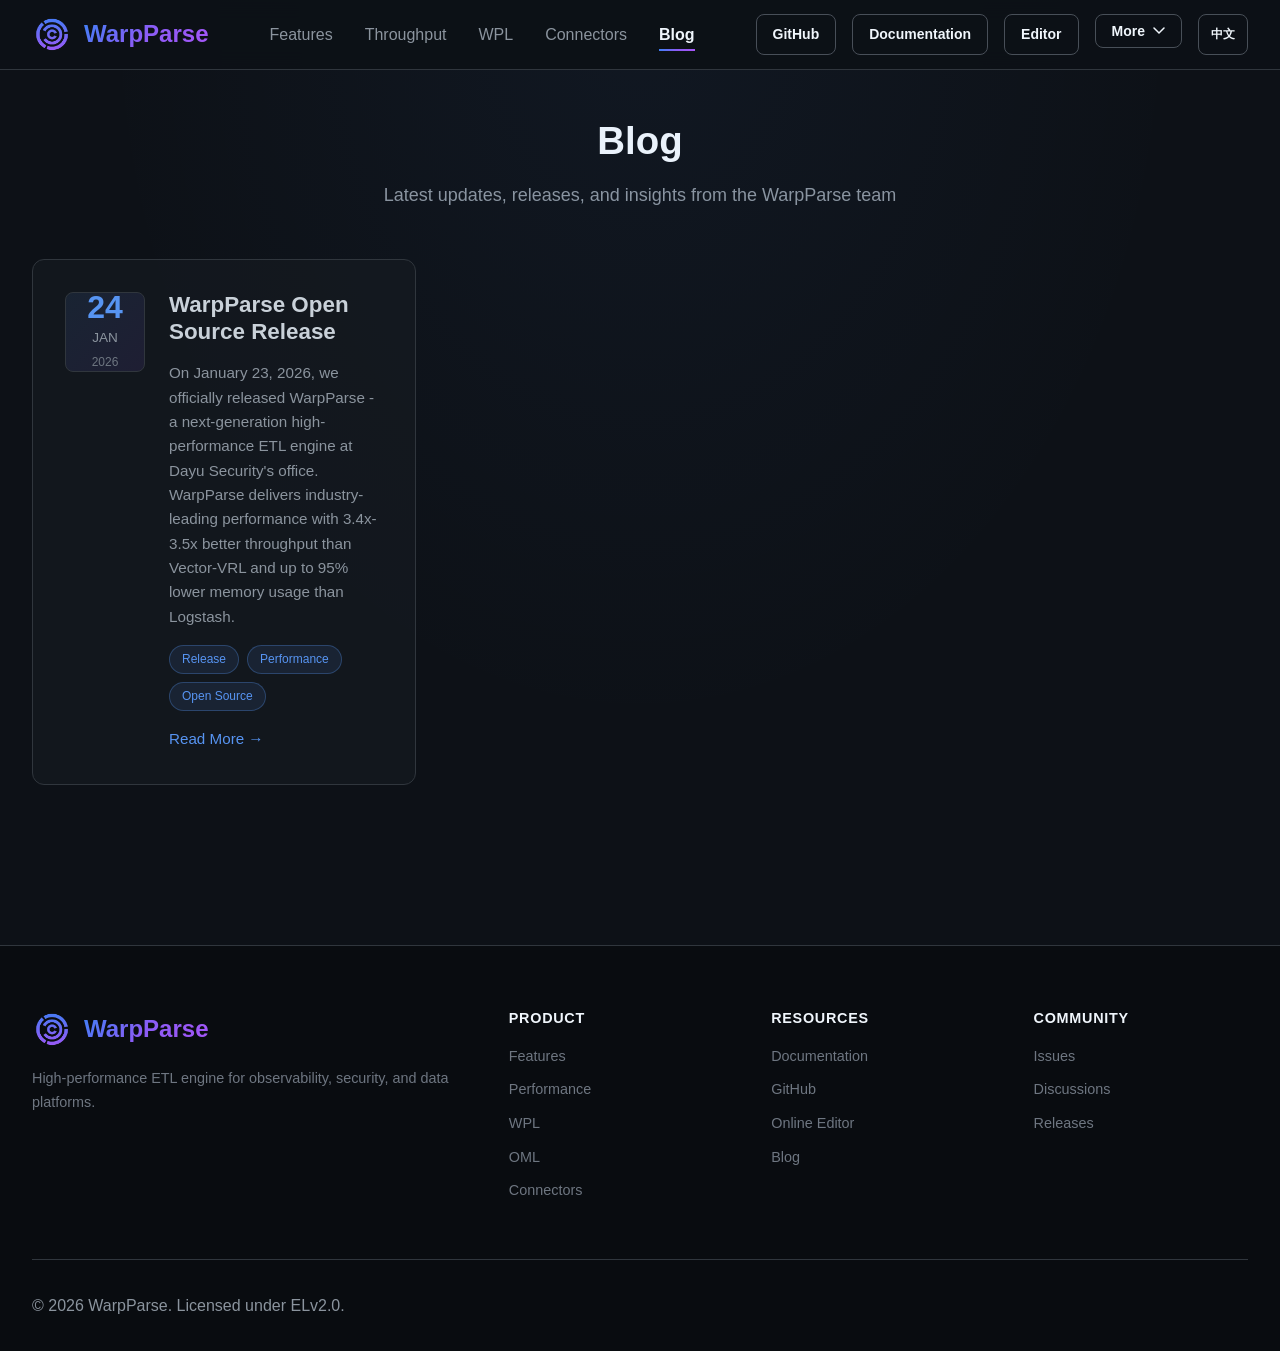
==== commit 554af17e: "Update blog post and website navigation - Simplify location references in blog post - Consolidate de" ====
--- a/WEB/blog/index.html
+++ b/WEB/blog/index.html
@@ -23,13 +23,12 @@
                     <a href="../index.html#features" class="nav-link">Features</a>
                     <a href="../index.html#performance" class="nav-link">Throughput</a>
                     <a href="../index.html#wpl" class="nav-link">WPL</a>
-                    <a href="../index.html#oml" class="nav-link">OML</a>
-                    <a href="../index.html#wpeditor" class="nav-link">Editor</a>
-                    <a href="index.html" class="nav-link active">Blog</a>
                     <a href="../index.html#connectors" class="nav-link">Connectors</a>
+                    <a href="index.html" class="nav-link nav-blog active">Blog</a>
                 </nav>
                 <div class="btn-group desktop-only">
-                    <a href="index_zh.html" class="btn btn-secondary btn-sm">中文</a>
+                    <a href="https://github.com/wp-labs" target="_blank" class="btn btn-secondary btn-sm">GitHub</a>
+                    <a href="https://wp-labs.github.io/wp-docs" target="_blank" class="btn btn-secondary btn-sm">Documentation</a>
                     <a href="https://editor.warpparse.ai" target="_blank" class="btn btn-secondary btn-sm">Editor</a>
                     <div class="dropdown">
                         <button class="btn btn-secondary btn-sm dropdown-toggle" id="moreMenuBtn">
@@ -39,12 +38,11 @@
                             </svg>
                         </button>
                         <div class="dropdown-menu" id="moreMenu">
-                            <a href="https://github.com/wp-labs" target="_blank" class="dropdown-item">GitHub</a>
-                            <a href="https://wp-labs.github.io/wp-docs" target="_blank" class="dropdown-item">Documentation</a>
                             <a href="https://example.warpparse.ai" target="_blank" class="dropdown-item">Example</a>
+                            <a href="https://github.com/wp-labs/warp-parse/releases" target="_blank" class="dropdown-item">Download</a>
                         </div>
                     </div>
-                    <a href="https://github.com/wp-labs/warp-parse/releases" target="_blank" class="btn btn-primary btn-sm">Download</a>
+                    <a href="index_zh.html" class="btn btn-secondary btn-xs">中文</a>
                 </div>
                 <button class="mobile-menu-btn" id="mobileMenuBtn" aria-label="Menu">
                     <span></span>
--- a/WEB/css/style.css
+++ b/WEB/css/style.css
@@ -213,6 +213,11 @@
 .nav-link:hover::after,
 .nav-link.active::after {
     width: 100%;
+}
+
+.nav-blog {
+    font-weight: 600;
+    color: var(--primary);
 }
 
 /* ============================================
@@ -515,6 +520,11 @@
     font-size: 0.875rem;
 }
 
+.btn-xs {
+    padding: 0.375rem 0.75rem;
+    font-size: 0.75rem;
+}
+
 .btn-group {
     display: flex;
     gap: 1rem;
